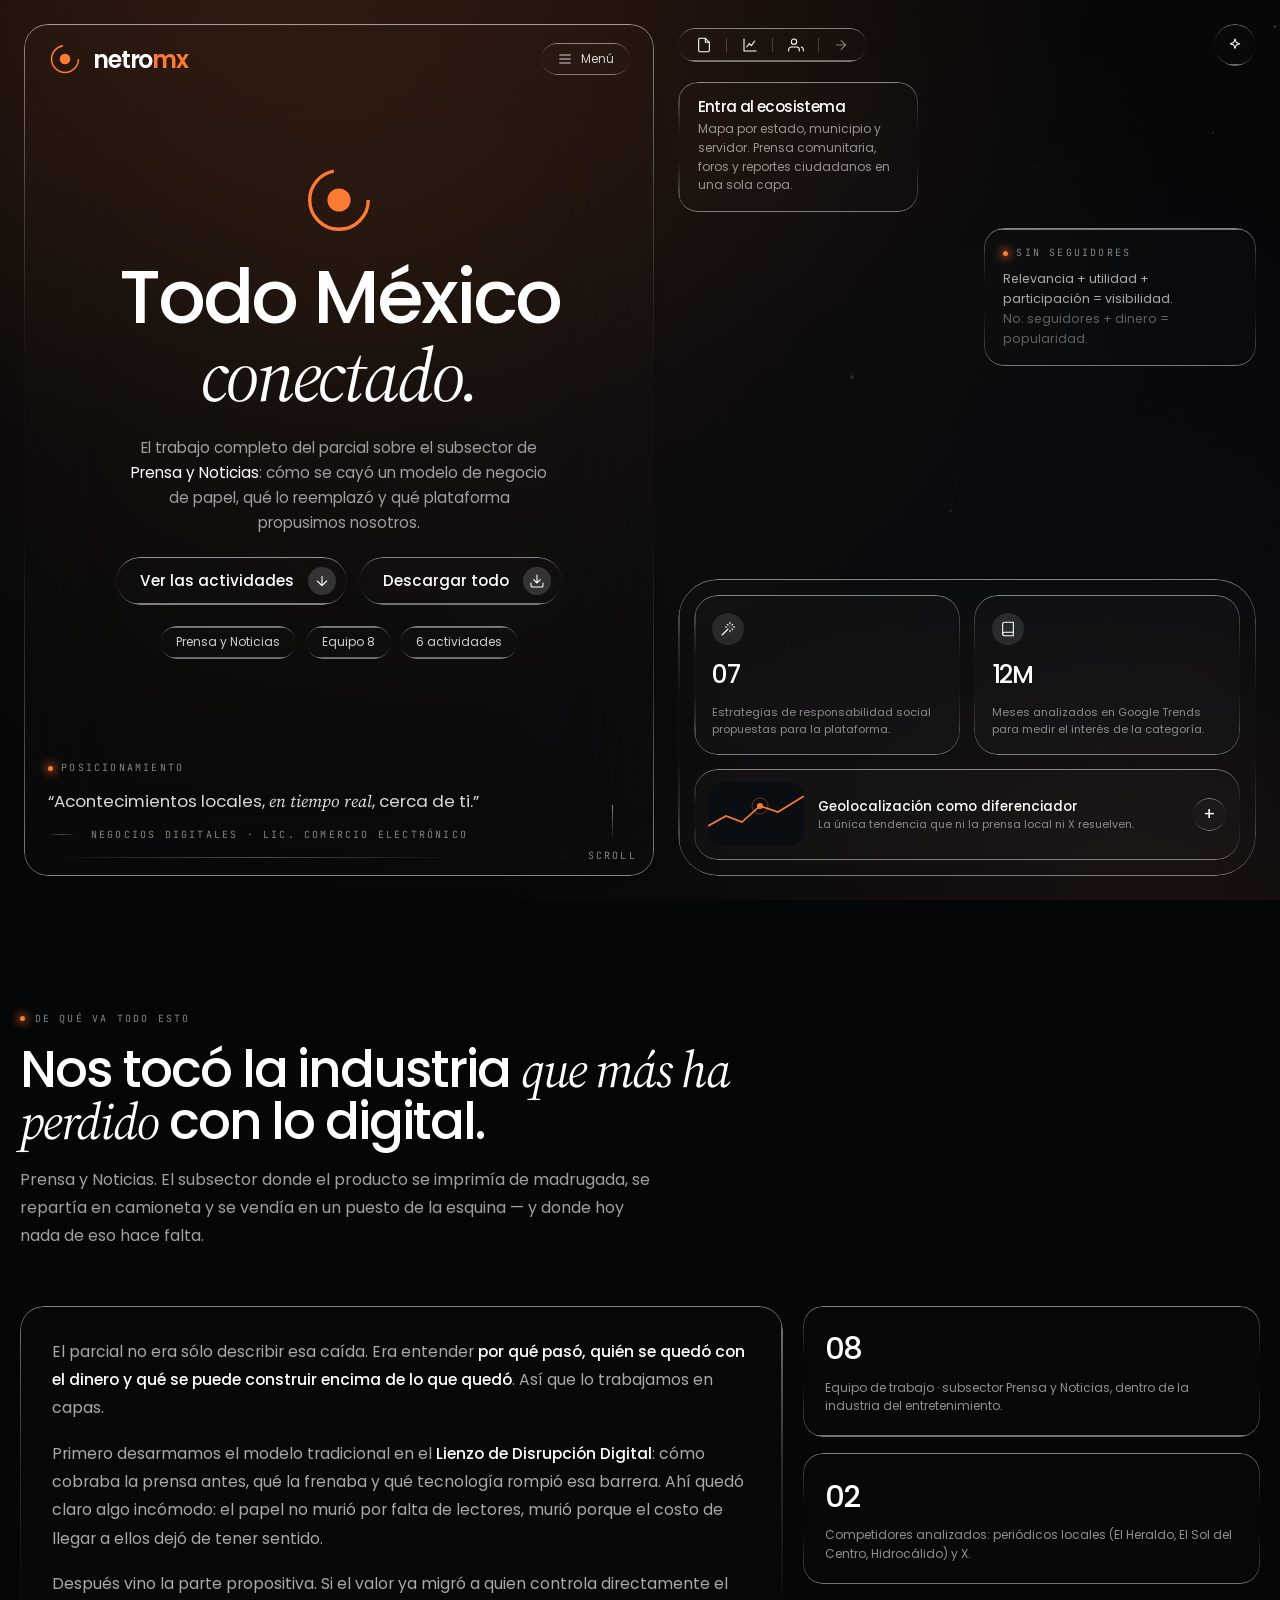
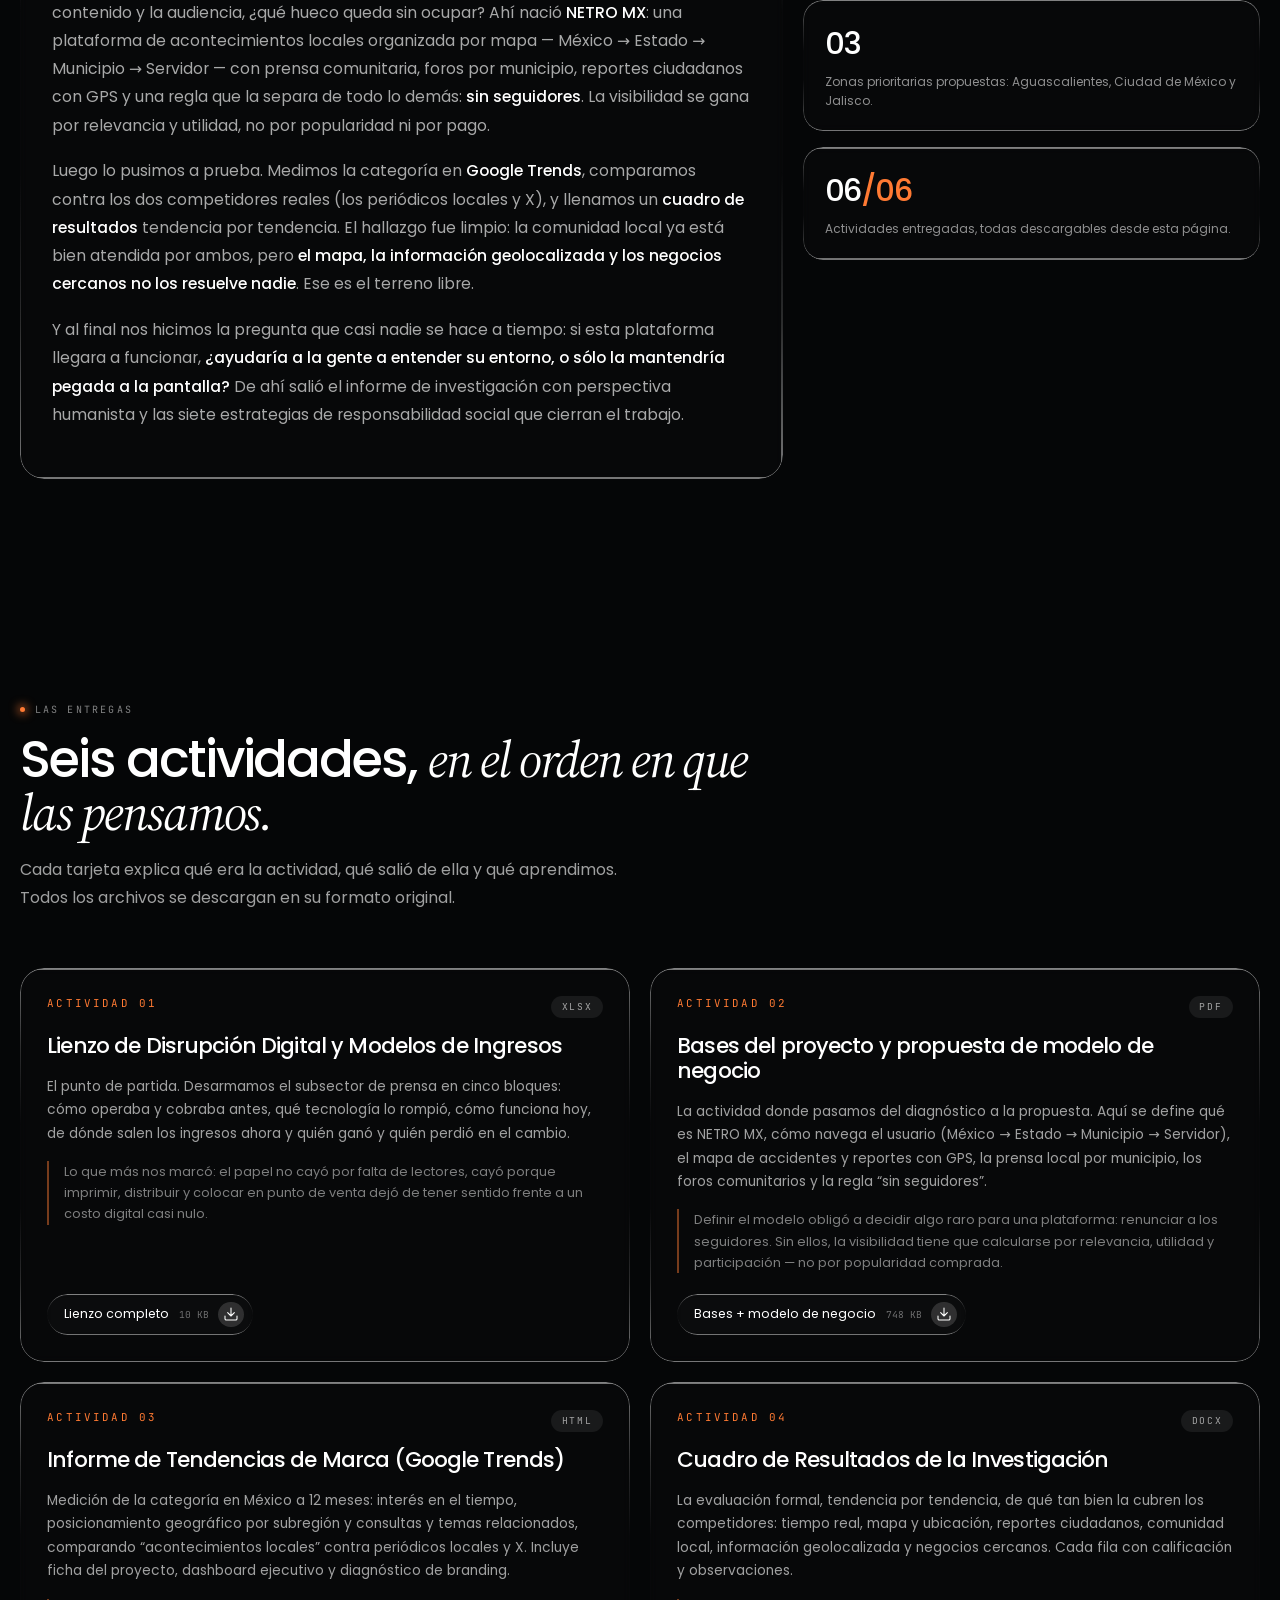
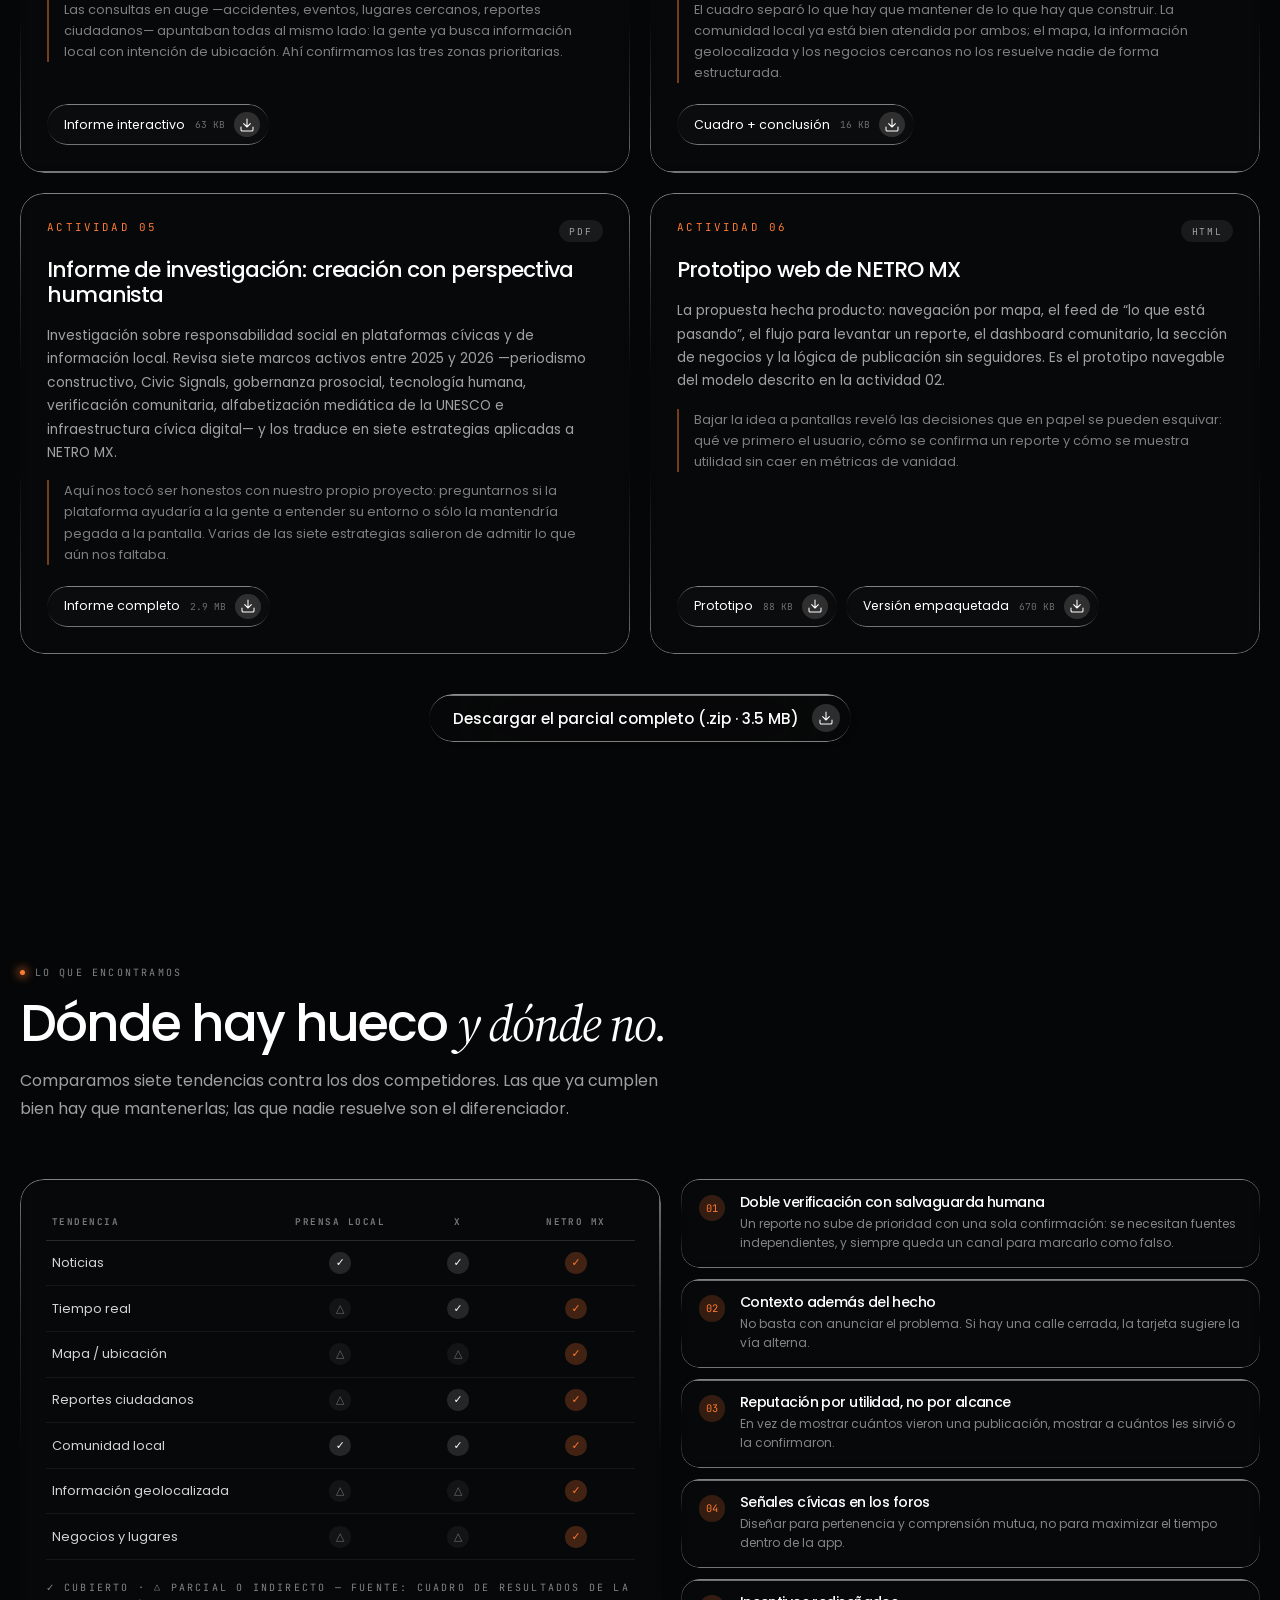
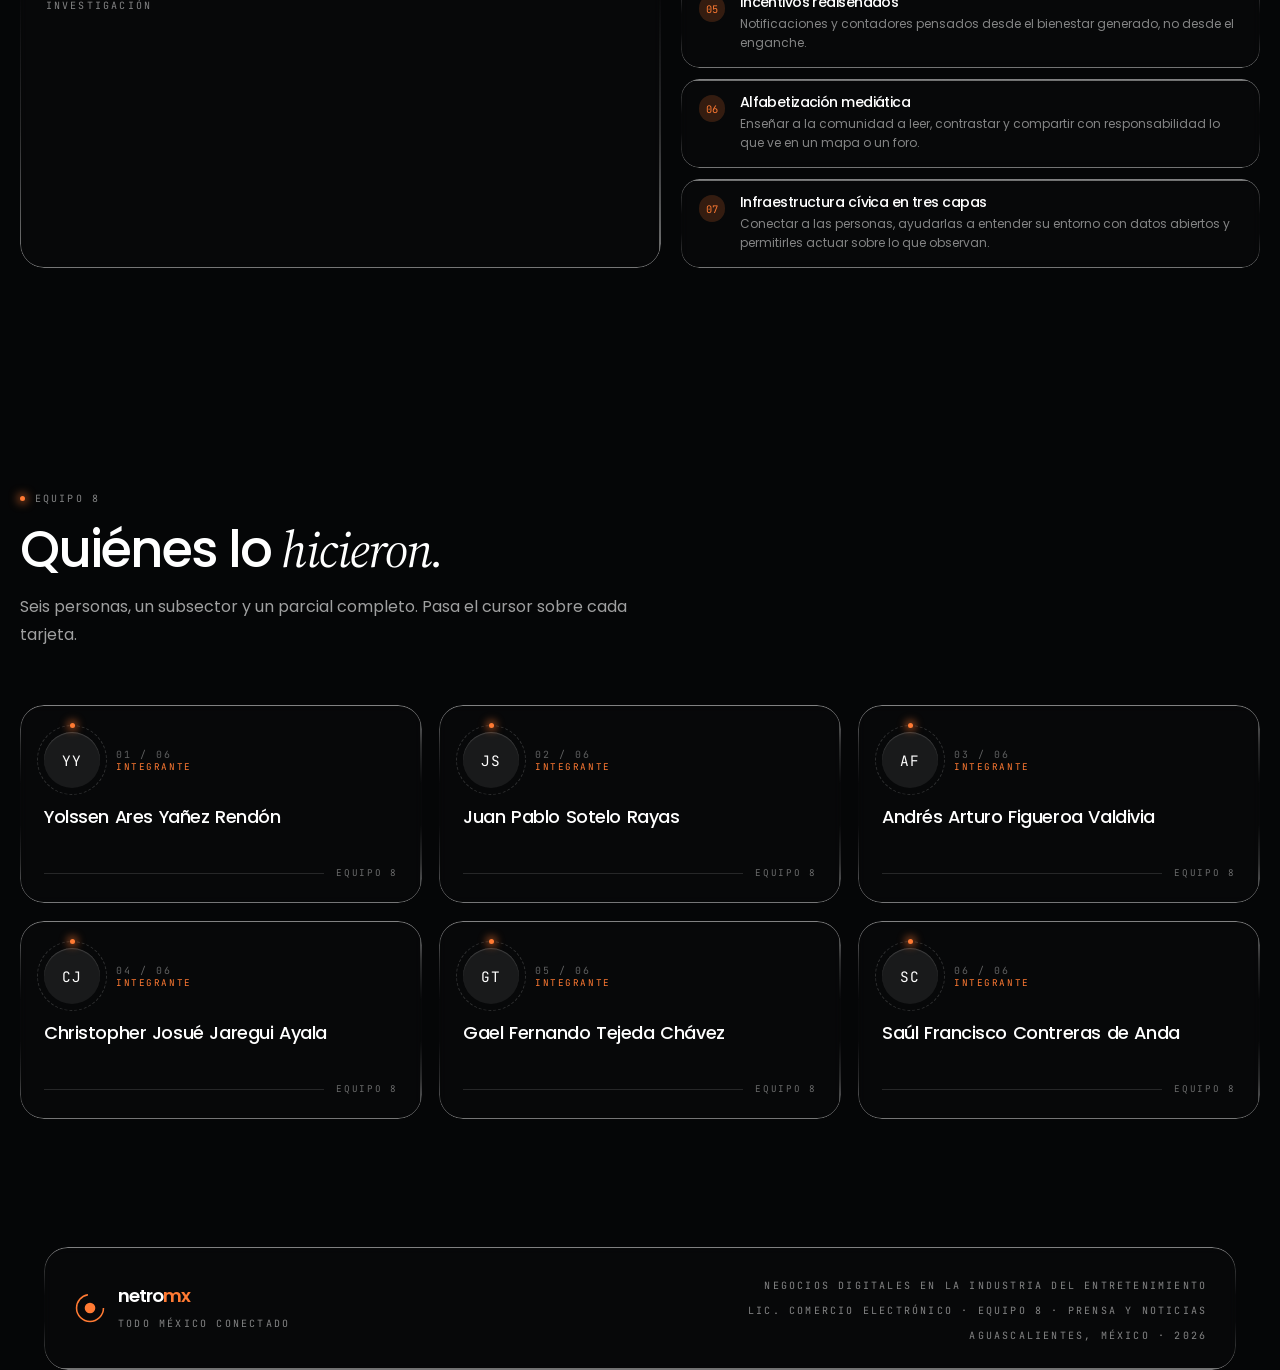
==== index.html @ f5901dbb "Add files via upload" ====
<!DOCTYPE html>
<html lang="es">
<head>
<meta charset="UTF-8">
<meta name="viewport" content="width=device-width, initial-scale=1">
<title>NETRO MX — Portafolio del Parcial</title>
<meta name="description" content="Equipo 8 · Prensa y Noticias. Todas las actividades del parcial de Negocios Digitales en la Industria del Entretenimiento, explicadas y descargables.">
<meta name="theme-color" content="#050607">
<meta property="og:title" content="NETRO MX — Portafolio del Parcial · Equipo 8">
<meta property="og:description" content="Investigación, lienzo de disrupción, tendencias de marca y prototipo. Todo en un solo lugar.">
<link rel="icon" href="data:image/svg+xml,%3Csvg xmlns='http://www.w3.org/2000/svg' viewBox='0 0 32 32'%3E%3Ccircle cx='16' cy='16' r='13' fill='none' stroke='%23ff7a33' stroke-width='2.5'/%3E%3Ccircle cx='16' cy='16' r='5' fill='%23ff7a33'/%3E%3C/svg%3E">
<link rel="preconnect" href="https://fonts.googleapis.com">
<link rel="preconnect" href="https://fonts.gstatic.com" crossorigin>
<link href="https://fonts.googleapis.com/css2?family=Poppins:ital,wght@0,300;0,400;0,500;0,600;1,400&family=Source+Serif+4:ital,opsz,wght@1,8..60,300;1,8..60,400&family=JetBrains+Mono:wght@300;400;500&display=swap" rel="stylesheet">
<link rel="stylesheet" href="styles.css">
</head>
<body>

<!-- ================= FONDO ================= -->
<div id="bg">
  <canvas id="bg-canvas"></canvas>
  <video id="bg-video" autoplay loop muted playsinline preload="auto"
    src="https://jovxgdctpqexoiwfspue.supabase.co/storage/v1/object/sign/asset-media/2d253bdb-281c-4afb-9d7c-ba8cbdd85eb2/a0d12aee7e16-hf_20260315_073750_51473149-4350-4920-ae24-c8214286f323.mp4?token=eyJraWQiOiJzdG9yYWdlLXVybC1zaWduaW5nLWtleV9iMjk0Y2Y1ZS01ODRhLTQ5ODItOGY3MS04NGQzZDAwMzJiNzgiLCJhbGciOiJIUzI1NiJ9.[base64].oiljPqGchVhwOkBt8vJzHF4VCEGx2Ix7BAWWDAK_kb4"></video>
</div>
<div id="grain"></div>

<!-- logo reutilizable -->
<svg style="display:none">
  <symbol id="netro-logo" viewBox="0 0 48 48">
    <circle class="ring" cx="24" cy="24" r="19" fill="none" stroke="#ff7a33" stroke-width="2.2" stroke-dasharray="86 34"/>
    <circle cx="24" cy="24" r="7.5" fill="#ff7a33"/>
  </symbol>
</svg>

<div class="shell">

<!-- ================= HERO ================= -->
<header class="hero" id="inicio">
  <div class="hero-left">
    <div class="panel-glass glass-strong"></div>
    <div class="hero-inner">

      <nav class="nav">
        <div class="brandmark">
          <svg class="logo"><use href="#netro-logo"/></svg>
          <span class="brandname">netro<b>mx</b></span>
        </div>
        <a href="#actividades" class="pill glass r-full hoverable">
          <svg class="ico" viewBox="0 0 24 24"><path d="M4 6h16M4 12h16M4 18h16"/></svg>
          <span>Menú</span>
        </a>
      </nav>

      <div class="hero-center">
        <svg class="logo-xl"><use href="#netro-logo"/></svg>

        <h1 class="hero-h1">Todo México<br><em>conectado.</em></h1>

        <p class="hero-sub">El trabajo completo del parcial sobre el subsector de <strong style="color:#fff;font-weight:400">Prensa y Noticias</strong>: cómo se cayó un modelo de negocio de papel, qué lo reemplazó y qué plataforma propusimos nosotros.</p>

        <div class="cta-row">
          <a href="#actividades" class="cta glass-strong r-full hoverable">
            Ver las actividades
            <span class="circle"><svg class="ico" viewBox="0 0 24 24"><path d="M12 5v14M19 12l-7 7-7-7"/></svg></span>
          </a>
          <a href="archivos/netro-mx-parcial-equipo8-completo.zip" download class="cta glass r-full hoverable">
            Descargar todo
            <span class="circle"><svg class="ico" viewBox="0 0 24 24"><path d="M21 15v4a2 2 0 0 1-2 2H5a2 2 0 0 1-2-2v-4M7 10l5 5 5-5M12 15V3"/></svg></span>
          </a>
        </div>

        <div class="pills">
          <span class="pill glass r-full">Prensa y Noticias</span>
          <span class="pill glass r-full">Equipo 8</span>
          <span class="pill glass r-full">6 actividades</span>
        </div>
      </div>

      <div class="hero-quote">
        <span class="label"><span class="dot"></span> Posicionamiento</span>
        <p class="q">“Acontecimientos locales, <em class="serif">en tiempo real</em>, cerca de ti.”</p>
        <div class="byline">
          <span class="line"></span>
          <span class="label">Negocios Digitales · Lic. Comercio Electrónico</span>
          <span class="line"></span>
        </div>
      </div>

    </div>
    <div class="cue"><span class="bar"></span><span class="label">Scroll</span></div>
  </div>

  <!-- panel derecho (escritorio) -->
  <aside class="hero-right">
    <div class="rtop">
      <div class="socials glass r-full">
        <a href="#actividades" aria-label="Actividades"><svg class="ico" viewBox="0 0 24 24"><path d="M14 2H6a2 2 0 0 0-2 2v16a2 2 0 0 0 2 2h12a2 2 0 0 0 2-2V8z"/><path d="M14 2v6h6"/></svg></a>
        <span class="sep"></span>
        <a href="#resultados" aria-label="Resultados"><svg class="ico" viewBox="0 0 24 24"><path d="M3 3v18h18"/><path d="M7 15l4-5 3 3 5-7"/></svg></a>
        <span class="sep"></span>
        <a href="#equipo" aria-label="Equipo"><svg class="ico" viewBox="0 0 24 24"><path d="M17 21v-2a4 4 0 0 0-4-4H5a4 4 0 0 0-4 4v2"/><circle cx="9" cy="7" r="4"/><path d="M23 21v-2a4 4 0 0 0-3-3.87"/></svg></a>
        <span class="sep"></span>
        <svg class="ico" style="opacity:.45" viewBox="0 0 24 24"><path d="M5 12h14M12 5l7 7-7 7"/></svg>
      </div>
      <a href="#equipo" class="iconbtn glass r-full hoverable" aria-label="Integrantes">
        <svg class="ico" viewBox="0 0 24 24"><path d="M12 3l1.9 5.1L19 10l-5.1 1.9L12 17l-1.9-5.1L5 10l5.1-1.9z"/></svg>
      </a>
    </div>

    <div class="rcard glass r-2xl">
      <h4>Entra al ecosistema</h4>
      <p>Mapa por estado, municipio y servidor. Prensa comunitaria, foros y reportes ciudadanos en una sola capa.</p>
    </div>

    <div class="rcard glass r-2xl" style="width:17rem;margin-left:auto">
      <span class="label" style="display:block;margin-bottom:.6rem"><span class="dot"></span> Sin seguidores</span>
      <p style="font-size:.78rem;line-height:1.6;color:rgba(255,255,255,.65)">Relevancia&nbsp;+ utilidad&nbsp;+ participación&nbsp;= visibilidad.<br><span style="color:rgba(255,255,255,.35)">No: seguidores + dinero = popularidad.</span></p>
    </div>

    <div class="rfeature glass r-huge">
      <div class="rgrid">
        <div class="rmini glass r-3xl">
          <span class="icobox"><svg class="ico" viewBox="0 0 24 24"><path d="M15 4V2M15 16v-2M8 9h2M20 9h2M17.8 11.8L19 13M15 9h0M17.8 6.2L19 5M3 21l9-9M12.2 6.2L11 5"/></svg></span>
          <span class="n">07</span>
          <p>Estrategias de responsabilidad social propuestas para la plataforma.</p>
        </div>
        <div class="rmini glass r-3xl">
          <span class="icobox"><svg class="ico" viewBox="0 0 24 24"><path d="M4 19.5A2.5 2.5 0 0 1 6.5 17H20"/><path d="M6.5 2H20v20H6.5A2.5 2.5 0 0 1 4 19.5v-15A2.5 2.5 0 0 1 6.5 2z"/></svg></span>
          <span class="n">12M</span>
          <p>Meses analizados en Google Trends para medir el interés de la categoría.</p>
        </div>
      </div>
      <div class="rwide glass r-3xl">
        <div class="rthumb">
          <svg viewBox="0 0 96 64" style="width:100%;height:100%">
            <rect width="96" height="64" fill="#0a0d12"/>
            <path d="M0 44 L18 34 L34 40 L52 24 L70 30 L96 14" fill="none" stroke="#ff7a33" stroke-width="1.6"/>
            <circle cx="52" cy="24" r="3" fill="#ff7a33"/>
            <circle cx="52" cy="24" r="8" fill="none" stroke="#ff7a33" stroke-width=".8" opacity=".45"/>
          </svg>
        </div>
        <div>
          <h5>Geolocalización como diferenciador</h5>
          <p>La única tendencia que ni la prensa local ni X resuelven.</p>
        </div>
        <a href="#resultados" class="plusbtn glass r-full hoverable">+</a>
      </div>
    </div>
  </aside>
</header>

<!-- ================= CONTEXTO ================= -->
<section class="block wrap" id="contexto">
  <div class="sechead reveal">
    <span class="label"><span class="dot"></span> De qué va todo esto</span>
    <h2>Nos tocó la industria <em>que más ha perdido</em> con lo digital.</h2>
    <p>Prensa y Noticias. El subsector donde el producto se imprimía de madrugada, se repartía en camioneta y se vendía en un puesto de la esquina — y donde hoy nada de eso hace falta.</p>
  </div>

  <div class="ctx">
    <div class="prose glass r-3xl reveal" style="padding:2rem">
      <p>El parcial no era sólo describir esa caída. Era entender <strong>por qué pasó, quién se quedó con el dinero y qué se puede construir encima de lo que quedó</strong>. Así que lo trabajamos en capas.</p>
      <p>Primero desarmamos el modelo tradicional en el <strong>Lienzo de Disrupción Digital</strong>: cómo cobraba la prensa antes, qué la frenaba y qué tecnología rompió esa barrera. Ahí quedó claro algo incómodo: el papel no murió por falta de lectores, murió porque el costo de llegar a ellos dejó de tener sentido.</p>
      <p>Después vino la parte propositiva. Si el valor ya migró a quien controla directamente el contenido y la audiencia, ¿qué hueco queda sin ocupar? Ahí nació <strong>NETRO MX</strong>: una plataforma de acontecimientos locales organizada por mapa — México → Estado → Municipio → Servidor — con prensa comunitaria, foros por municipio, reportes ciudadanos con GPS y una regla que la separa de todo lo demás: <strong>sin seguidores</strong>. La visibilidad se gana por relevancia y utilidad, no por popularidad ni por pago.</p>
      <p>Luego lo pusimos a prueba. Medimos la categoría en <strong>Google Trends</strong>, comparamos contra los dos competidores reales (los periódicos locales y X), y llenamos un <strong>cuadro de resultados</strong> tendencia por tendencia. El hallazgo fue limpio: la comunidad local ya está bien atendida por ambos, pero <strong>el mapa, la información geolocalizada y los negocios cercanos no los resuelve nadie</strong>. Ese es el terreno libre.</p>
      <p>Y al final nos hicimos la pregunta que casi nadie se hace a tiempo: si esta plataforma llegara a funcionar, <strong>¿ayudaría a la gente a entender su entorno, o sólo la mantendría pegada a la pantalla?</strong> De ahí salió el informe de investigación con perspectiva humanista y las siete estrategias de responsabilidad social que cierran el trabajo.</p>
    </div>

    <div class="ctx-side">
      <div class="fact glass r-2xl reveal"><span class="k">08</span><span class="v">Equipo de trabajo · subsector Prensa y Noticias, dentro de la industria del entretenimiento.</span></div>
      <div class="fact glass r-2xl reveal"><span class="k">02</span><span class="v">Competidores analizados: periódicos locales (El Heraldo, El Sol del Centro, Hidrocálido) y X.</span></div>
      <div class="fact glass r-2xl reveal"><span class="k">03</span><span class="v">Zonas prioritarias propuestas: Aguascalientes, Ciudad de México y Jalisco.</span></div>
      <div class="fact glass r-2xl reveal"><span class="k">06<span>/06</span></span><span class="v">Actividades entregadas, todas descargables desde esta página.</span></div>
    </div>
  </div>
</section>

<!-- ================= ACTIVIDADES ================= -->
<section class="block wrap" id="actividades">
  <div class="sechead reveal">
    <span class="label"><span class="dot"></span> Las entregas</span>
    <h2>Seis actividades, <em>en el orden en que las pensamos.</em></h2>
    <p>Cada tarjeta explica qué era la actividad, qué salió de ella y qué aprendimos. Todos los archivos se descargan en su formato original.</p>
  </div>

  <div class="acts" id="acts-grid"></div>

  <div class="downloadall reveal">
    <a href="archivos/netro-mx-parcial-equipo8-completo.zip" download class="cta glass-strong r-full hoverable">
      Descargar el parcial completo (.zip · 3.5&nbsp;MB)
      <span class="circle"><svg class="ico" viewBox="0 0 24 24"><path d="M21 15v4a2 2 0 0 1-2 2H5a2 2 0 0 1-2-2v-4M7 10l5 5 5-5M12 15V3"/></svg></span>
    </a>
  </div>
</section>

<!-- ================= RESULTADOS ================= -->
<section class="block wrap" id="resultados">
  <div class="sechead reveal">
    <span class="label"><span class="dot"></span> Lo que encontramos</span>
    <h2>Dónde hay hueco <em>y dónde no.</em></h2>
    <p>Comparamos siete tendencias contra los dos competidores. Las que ya cumplen bien hay que mantenerlas; las que nadie resuelve son el diferenciador.</p>
  </div>

  <div class="res">
    <div class="tablecard glass r-3xl reveal">
      <table>
        <thead><tr><th>Tendencia</th><th style="text-align:center">Prensa local</th><th style="text-align:center">X</th><th style="text-align:center">NETRO MX</th></tr></thead>
        <tbody>
          <tr><td>Noticias</td><td align="center"><span class="mark m-yes">✓</span></td><td align="center"><span class="mark m-yes">✓</span></td><td align="center"><span class="mark m-net">✓</span></td></tr>
          <tr><td>Tiempo real</td><td align="center"><span class="mark m-mid">△</span></td><td align="center"><span class="mark m-yes">✓</span></td><td align="center"><span class="mark m-net">✓</span></td></tr>
          <tr><td>Mapa / ubicación</td><td align="center"><span class="mark m-mid">△</span></td><td align="center"><span class="mark m-mid">△</span></td><td align="center"><span class="mark m-net">✓</span></td></tr>
          <tr><td>Reportes ciudadanos</td><td align="center"><span class="mark m-mid">△</span></td><td align="center"><span class="mark m-yes">✓</span></td><td align="center"><span class="mark m-net">✓</span></td></tr>
          <tr><td>Comunidad local</td><td align="center"><span class="mark m-yes">✓</span></td><td align="center"><span class="mark m-yes">✓</span></td><td align="center"><span class="mark m-net">✓</span></td></tr>
          <tr><td>Información geolocalizada</td><td align="center"><span class="mark m-mid">△</span></td><td align="center"><span class="mark m-mid">△</span></td><td align="center"><span class="mark m-net">✓</span></td></tr>
          <tr><td>Negocios y lugares</td><td align="center"><span class="mark m-mid">△</span></td><td align="center"><span class="mark m-mid">△</span></td><td align="center"><span class="mark m-net">✓</span></td></tr>
        </tbody>
      </table>
      <p class="label" style="margin-top:1.2rem;line-height:1.8">✓ cubierto · △ parcial o indirecto — fuente: cuadro de resultados de la investigación</p>
    </div>

    <div class="strats">
      <div class="strat glass r-2xl reveal"><span class="i">01</span><div><h4>Doble verificación con salvaguarda humana</h4><p>Un reporte no sube de prioridad con una sola confirmación: se necesitan fuentes independientes, y siempre queda un canal para marcarlo como falso.</p></div></div>
      <div class="strat glass r-2xl reveal"><span class="i">02</span><div><h4>Contexto además del hecho</h4><p>No basta con anunciar el problema. Si hay una calle cerrada, la tarjeta sugiere la vía alterna.</p></div></div>
      <div class="strat glass r-2xl reveal"><span class="i">03</span><div><h4>Reputación por utilidad, no por alcance</h4><p>En vez de mostrar cuántos vieron una publicación, mostrar a cuántos les sirvió o la confirmaron.</p></div></div>
      <div class="strat glass r-2xl reveal"><span class="i">04</span><div><h4>Señales cívicas en los foros</h4><p>Diseñar para pertenencia y comprensión mutua, no para maximizar el tiempo dentro de la app.</p></div></div>
      <div class="strat glass r-2xl reveal"><span class="i">05</span><div><h4>Incentivos rediseñados</h4><p>Notificaciones y contadores pensados desde el bienestar generado, no desde el enganche.</p></div></div>
      <div class="strat glass r-2xl reveal"><span class="i">06</span><div><h4>Alfabetización mediática</h4><p>Enseñar a la comunidad a leer, contrastar y compartir con responsabilidad lo que ve en un mapa o un foro.</p></div></div>
      <div class="strat glass r-2xl reveal"><span class="i">07</span><div><h4>Infraestructura cívica en tres capas</h4><p>Conectar a las personas, ayudarlas a entender su entorno con datos abiertos y permitirles actuar sobre lo que observan.</p></div></div>
    </div>
  </div>
</section>

<!-- ================= INTEGRANTES ================= -->
<section class="block wrap" id="equipo">
  <div class="sechead reveal">
    <span class="label"><span class="dot"></span> Equipo 8</span>
    <h2>Quiénes lo <em>hicieron.</em></h2>
    <p>Seis personas, un subsector y un parcial completo. Pasa el cursor sobre cada tarjeta.</p>
  </div>
  <div class="team" id="team-grid"></div>
</section>

<!-- ================= FOOTER ================= -->
<footer class="wrap">
  <div class="fbar glass r-3xl reveal">
    <div class="brandmark">
      <svg class="logo"><use href="#netro-logo"/></svg>
      <div>
        <div class="brandname" style="font-size:1.15rem">netro<b>mx</b></div>
        <span class="label">Todo México conectado</span>
      </div>
    </div>
    <div style="text-align:right">
      <span class="label">Negocios Digitales en la Industria del Entretenimiento<br>Lic. Comercio Electrónico · Equipo 8 · Prensa y Noticias<br>Aguascalientes, México · 2026</span>
    </div>
  </div>
</footer>

</div><!-- /shell -->

<script src="app.js"></script>
</body>
</html>
---- styles.css ----
/* ============================================================
   NETRO MX — Portafolio del Parcial · Equipo 8
   Liquid glass morphism sobre fondo en movimiento
   ============================================================ */

:root{
  --radius: 1rem;
  --ink: 0 0% 3%;
  --orange: 18 100% 58%;
  --orange-hex: #ff7a33;
  --ease: cubic-bezier(.22,1,.36,1);
  --ease-out: cubic-bezier(.16,1,.3,1);
}

*,*::before,*::after{ margin:0; padding:0; box-sizing:border-box; }

html{ scroll-behavior:smooth; -webkit-text-size-adjust:100%; }

body{
  font-family:'Poppins',system-ui,-apple-system,sans-serif;
  background:#050607;
  color:#fff;
  overflow-x:hidden;
  min-height:100vh;
  -webkit-font-smoothing:antialiased;
  text-rendering:optimizeLegibility;
}

h1,h2,h3,h4{ font-weight:500; letter-spacing:-.04em; line-height:1.03; }
h1 em,h1 i,h2 em,h2 i,h3 em,h3 i,.serif{
  font-family:'Source Serif 4',Georgia,serif; font-style:italic; font-weight:400;
}
.mono{ font-family:'JetBrains Mono',ui-monospace,monospace; }

::selection{ background:rgba(255,122,51,.3); color:#fff; }

/* ---------- Fondo global ---------- */
#bg{ position:fixed; inset:0; z-index:0; overflow:hidden; background:#050607; }
#bg-canvas{ position:absolute; inset:0; width:100%; height:100%; }
#bg-video{
  position:absolute; inset:0; width:100%; height:100%;
  object-fit:cover; opacity:0; transition:opacity 1.6s ease;
}
#bg-video.ready{ opacity:.55; }
#bg::after{
  content:''; position:absolute; inset:0;
  background:
    radial-gradient(120% 90% at 20% 0%, rgba(255,122,51,.10), transparent 55%),
    radial-gradient(90% 70% at 90% 100%, rgba(255,122,51,.07), transparent 55%),
    linear-gradient(180deg, rgba(5,6,7,.35) 0%, rgba(5,6,7,.55) 45%, rgba(5,6,7,.8) 100%);
  pointer-events:none;
}
#grain{
  position:fixed; inset:0; z-index:1; pointer-events:none; opacity:.05;
  background-image:url("data:image/svg+xml,%3Csvg xmlns='http://www.w3.org/2000/svg' width='160' height='160'%3E%3Cfilter id='n'%3E%3CfeTurbulence type='fractalNoise' baseFrequency='.85' numOctaves='3'/%3E%3C/filter%3E%3Crect width='160' height='160' filter='url(%23n)'/%3E%3C/svg%3E");
  mix-blend-mode:overlay;
}
.shell{ position:relative; z-index:10; }

/* ---------- Liquid glass ---------- */
.glass,.glass-strong{ position:relative; overflow:hidden; border:none; }

.glass{
  background:rgba(255,255,255,.01);
  background-blend-mode:luminosity;
  -webkit-backdrop-filter:blur(4px); backdrop-filter:blur(4px);
  box-shadow:inset 0 1px 1px rgba(255,255,255,.1);
}
.glass-strong{
  background:rgba(255,255,255,.012);
  background-blend-mode:luminosity;
  -webkit-backdrop-filter:blur(50px); backdrop-filter:blur(50px);
  box-shadow:4px 4px 4px rgba(0,0,0,.05), inset 0 1px 1px rgba(255,255,255,.15);
}
.glass::before,.glass-strong::before{
  content:''; position:absolute; inset:0; border-radius:inherit; padding:1.4px;
  pointer-events:none;
  -webkit-mask:linear-gradient(#000 0 0) content-box, linear-gradient(#000 0 0);
  mask:linear-gradient(#000 0 0) content-box, linear-gradient(#000 0 0);
  -webkit-mask-composite:xor; mask-composite:exclude;
}
.glass::before{
  background:linear-gradient(180deg, rgba(255,255,255,.45) 0%, rgba(255,255,255,.15) 20%, transparent 40%, transparent 60%, rgba(255,255,255,.15) 80%, rgba(255,255,255,.45) 100%);
}
.glass-strong::before{
  background:linear-gradient(180deg, rgba(255,255,255,.5) 0%, rgba(255,255,255,.2) 20%, transparent 40%, transparent 60%, rgba(255,255,255,.2) 80%, rgba(255,255,255,.5) 100%);
}

.r-full{ border-radius:999px; } .r-3xl{ border-radius:1.5rem; } .r-2xl{ border-radius:1rem; }
.r-huge{ border-radius:2.5rem; }

/* ---------- Utilidades ---------- */
.label{
  font-family:'JetBrains Mono',monospace; font-size:.625rem; letter-spacing:.22em;
  text-transform:uppercase; color:rgba(255,255,255,.5);
}
.label-o{ color:var(--orange-hex); }
.dot{ width:5px; height:5px; border-radius:50%; background:var(--orange-hex); display:inline-block;
  box-shadow:0 0 10px 2px rgba(255,122,51,.7); animation:pulse 2.4s var(--ease) infinite; }
@keyframes pulse{ 0%,100%{opacity:1; transform:scale(1)} 50%{opacity:.35; transform:scale(.7)} }

.t80{color:rgba(255,255,255,.8)} .t60{color:rgba(255,255,255,.6)} .t50{color:rgba(255,255,255,.5)}
.wrap{ width:100%; max-width:1240px; margin:0 auto; padding:0 24px; }
.pill{
  display:inline-flex; align-items:center; gap:.5rem; padding:.45rem 1rem;
  font-size:.75rem; color:rgba(255,255,255,.8); border-radius:999px; white-space:nowrap;
}
.icobox{ width:2rem; height:2rem; border-radius:50%; background:rgba(255,255,255,.1);
  display:flex; align-items:center; justify-content:center; flex:0 0 auto; }
svg.ico{ width:16px; height:16px; stroke:currentColor; fill:none; stroke-width:1.6;
  stroke-linecap:round; stroke-linejoin:round; }

a{ color:inherit; text-decoration:none; }
button{ font:inherit; color:inherit; background:none; border:none; cursor:pointer; }
.hoverable{ transition:transform .35s var(--ease); }
.hoverable:hover{ transform:scale(1.05); }
.hoverable:active{ transform:scale(.95); }

/* ============================================================
   HERO — split de dos paneles
   ============================================================ */
.hero{ display:flex; min-height:100vh; min-height:100svh; }
.hero-left{ position:relative; width:100%; display:flex; flex-direction:column; }
.hero-right{ display:none; }

.panel-glass{ position:absolute; inset:1rem; border-radius:1.5rem; z-index:0; }

.hero-inner{ position:relative; z-index:1; display:flex; flex-direction:column; flex:1;
  padding:1.8rem 1.4rem 2.6rem; }

.nav{ display:flex; align-items:center; justify-content:space-between; }
.brandmark{ display:flex; align-items:center; gap:.7rem; }
.logo{ width:34px; height:34px; flex:0 0 auto; }
.logo .ring{ transform-origin:50% 50%; animation:spin 14s linear infinite; }
@keyframes spin{ to{ transform:rotate(360deg) } }
.brandname{ font-size:1.5rem; font-weight:600; letter-spacing:-.05em; }
.brandname b{ color:var(--orange-hex); font-weight:600; }

.hero-center{ flex:1; display:flex; flex-direction:column; align-items:center;
  justify-content:center; text-align:center; gap:1.35rem; padding:2rem 0; }
.logo-xl{ width:74px; height:74px; }
.hero-h1{ font-size:clamp(2.6rem,7.2vw,4.7rem); max-width:16ch; }
.hero-sub{ max-width:48ch; font-size:.95rem; line-height:1.65; color:rgba(255,255,255,.6); }

.cta{ display:inline-flex; align-items:center; gap:.85rem; padding:.62rem .7rem .62rem 1.5rem;
  border-radius:999px; font-size:.95rem; font-weight:500; }
.cta .circle{ width:1.75rem; height:1.75rem; border-radius:50%; background:rgba(255,255,255,.15);
  display:flex; align-items:center; justify-content:center; }
.cta-row{ display:flex; gap:.75rem; flex-wrap:wrap; justify-content:center; }
.pills{ display:flex; gap:.6rem; flex-wrap:wrap; justify-content:center; }

.hero-quote{ display:flex; flex-direction:column; gap:.9rem; align-items:center;
  text-align:center; padding-top:1rem; }
.hero-quote .q{ font-size:1.05rem; color:rgba(255,255,255,.85); }
.byline{ display:flex; align-items:center; gap:1rem; width:100%; max-width:420px; }
.byline{ flex-wrap:wrap; justify-content:center; }
.byline .line{ flex:1; min-width:24px; height:1px; background:linear-gradient(90deg,transparent,rgba(255,255,255,.28),transparent); }


@media (min-width:1024px){
  .hero-left{ width:53%; }
  .hero-right{ display:flex; width:47%; flex-direction:column; padding:1.5rem 1.5rem 1.5rem 0; gap:1rem; }
  .panel-glass{ inset:1.5rem; }
  .hero-inner{ padding:2.6rem 3rem; }
  .hero-quote{ align-items:flex-start; text-align:left; }
}

/* Panel derecho */
.rtop{ display:flex; align-items:center; justify-content:space-between; gap:.75rem; }
.socials{ display:flex; align-items:center; gap:.9rem; padding:.55rem 1.1rem; border-radius:999px; }
.socials a{ color:#fff; transition:color .3s, transform .3s var(--ease); display:flex; }
.socials a:hover{ color:rgba(255,255,255,.75); transform:translateY(-2px); }
.sep{ width:1px; height:14px; background:rgba(255,255,255,.2); }
.iconbtn{ width:2.6rem; height:2.6rem; border-radius:999px; display:flex;
  align-items:center; justify-content:center; }

.rcard{ width:15rem; padding:1.1rem 1.2rem; border-radius:1.25rem; }
.rcard h4{ font-size:.95rem; margin-bottom:.35rem; }
.rcard p{ font-size:.75rem; line-height:1.55; color:rgba(255,255,255,.55); }

.rfeature{ margin-top:auto; padding:1rem; border-radius:2.5rem; display:flex;
  flex-direction:column; gap:.85rem; }
.rgrid{ display:grid; grid-template-columns:1fr 1fr; gap:.85rem; }
.rmini{ padding:1.1rem; border-radius:1.5rem; display:flex; flex-direction:column; gap:.7rem; }
.rmini .n{ font-size:1.55rem; font-weight:500; letter-spacing:-.05em; }
.rmini p{ font-size:.7rem; line-height:1.5; color:rgba(255,255,255,.5); }
.rwide{ display:flex; align-items:center; gap:.9rem; padding:.85rem; border-radius:1.5rem; }
.rthumb{ width:96px; height:64px; border-radius:1rem; flex:0 0 auto; overflow:hidden;
  position:relative; background:#0a0c10; }
.rwide h5{ font-size:.85rem; font-weight:500; }
.rwide p{ font-size:.68rem; color:rgba(255,255,255,.5); line-height:1.45; }
.plusbtn{ width:2.1rem; height:2.1rem; border-radius:999px; margin-left:auto; flex:0 0 auto;
  display:flex; align-items:center; justify-content:center; font-size:1.1rem; }

/* ---------- scroll cue ---------- */
.cue{ position:absolute; bottom:2.4rem; right:2.6rem; z-index:2;
  display:flex; flex-direction:column; align-items:center; gap:.5rem; }
.cue .bar{ width:1px; height:36px; background:linear-gradient(180deg,rgba(255,255,255,.5),transparent);
  animation:cueMove 2.2s var(--ease) infinite; }
@keyframes cueMove{ 0%{opacity:0;transform:scaleY(.2);transform-origin:top} 40%{opacity:1}
  100%{opacity:0;transform:scaleY(1);transform-origin:bottom} }

/* ============================================================
   SECCIONES
   ============================================================ */
section.block{ padding:7rem 0; position:relative; }
.sechead{ max-width:760px; margin-bottom:3.5rem; }
.sechead .label{ display:flex; align-items:center; gap:.6rem; margin-bottom:1.1rem; }
.sechead h2{ font-size:clamp(2rem,4.6vw,3.2rem); margin-bottom:1.1rem; }
.sechead p{ font-size:1rem; line-height:1.75; color:rgba(255,255,255,.62); max-width:64ch; }

.prose p{ font-size:.98rem; line-height:1.8; color:rgba(255,255,255,.65); margin-bottom:1.1rem; }
.prose strong{ color:#fff; font-weight:500; }

/* Contexto */
.ctx{ display:grid; gap:1.25rem; grid-template-columns:1fr; }
@media(min-width:900px){ .ctx{ grid-template-columns:1.25fr .75fr; align-items:start; } }
.ctx-side{ display:flex; flex-direction:column; gap:1rem; }
.fact{ padding:1.3rem 1.4rem; border-radius:1.25rem; display:flex; flex-direction:column; gap:.4rem; }
.fact .k{ font-size:1.9rem; font-weight:500; letter-spacing:-.05em; }
.fact .k span{ color:var(--orange-hex); }
.fact .v{ font-size:.75rem; line-height:1.55; color:rgba(255,255,255,.55); }

/* ---------- Actividades ---------- */
.acts{ display:grid; gap:1.25rem; grid-template-columns:1fr; }
@media(min-width:760px){ .acts{ grid-template-columns:1fr 1fr; } }

.act{ position:relative; padding:1.7rem; border-radius:1.5rem; display:flex;
  flex-direction:column; gap:1rem; transition:transform .5s var(--ease); }
.act::after{
  content:''; position:absolute; inset:0; border-radius:inherit; pointer-events:none;
  opacity:0; transition:opacity .45s ease;
  background:radial-gradient(420px circle at var(--mx,50%) var(--my,50%), rgba(255,122,51,.13), transparent 62%);
}
.act:hover::after{ opacity:1; }
.act:hover{ transform:translateY(-6px); }
.act-top{ display:flex; align-items:flex-start; justify-content:space-between; gap:1rem; }
.act-num{ font-family:'JetBrains Mono',monospace; font-size:.68rem; letter-spacing:.2em;
  color:var(--orange-hex); }
.act-type{ font-family:'JetBrains Mono',monospace; font-size:.6rem; letter-spacing:.18em;
  padding:.3rem .65rem; border-radius:999px; background:rgba(255,255,255,.07);
  color:rgba(255,255,255,.6); }
.act h3{ font-size:1.35rem; line-height:1.15; }
.act .what{ font-size:.86rem; line-height:1.7; color:rgba(255,255,255,.62); }
.act .learn{ font-size:.8rem; line-height:1.65; color:rgba(255,255,255,.48);
  padding-left:.9rem; border-left:2px solid rgba(255,122,51,.45); }
.act-foot{ margin-top:auto; padding-top:.3rem; display:flex; gap:.6rem; flex-wrap:wrap; }
.dl{ display:inline-flex; align-items:center; gap:.6rem; padding:.5rem .55rem .5rem 1.05rem;
  border-radius:999px; font-size:.78rem; }
.dl .circle{ width:1.6rem; height:1.6rem; border-radius:50%; background:rgba(255,255,255,.14);
  display:flex; align-items:center; justify-content:center; transition:background .3s; }
.dl:hover .circle{ background:rgba(255,122,51,.55); }
.dl .sz{ font-family:'JetBrains Mono',monospace; font-size:.6rem; color:rgba(255,255,255,.4); }

.downloadall{ margin-top:2.5rem; display:flex; justify-content:center; }

/* ---------- Resultados / tabla ---------- */
.res{ display:grid; gap:1.25rem; grid-template-columns:1fr; }
@media(min-width:960px){ .res{ grid-template-columns:1.05fr .95fr; } }
.tablecard{ padding:1.6rem; border-radius:1.5rem; overflow:hidden; }
table{ width:100%; border-collapse:collapse; font-size:.8rem; table-layout:fixed; }
th:first-child,td:first-child{ width:40%; }
th:not(:first-child),td:not(:first-child){ width:20%; text-align:center; }
th,td{ padding:.72rem .4rem; text-align:left; }
thead th{ font-family:'JetBrains Mono',monospace; font-size:.58rem; letter-spacing:.16em;
  text-transform:uppercase; color:rgba(255,255,255,.45); border-bottom:1px solid rgba(255,255,255,.13); }
tbody tr{ border-bottom:1px solid rgba(255,255,255,.06); transition:background .3s; }
tbody tr:hover{ background:rgba(255,255,255,.035); }
td:first-child{ color:rgba(255,255,255,.82); }
.mark{ display:inline-flex; width:1.35rem; height:1.35rem; border-radius:50%;
  align-items:center; justify-content:center; font-size:.68rem; }
.m-yes{ background:rgba(255,255,255,.12); color:#fff; }
.m-mid{ background:rgba(255,255,255,.05); color:rgba(255,255,255,.4); }
.m-net{ background:rgba(255,122,51,.24); color:var(--orange-hex); }

.strats{ display:flex; flex-direction:column; gap:.7rem; }
.strat{ padding:1rem 1.15rem; border-radius:1.15rem; display:flex; gap:.9rem; align-items:flex-start;
  transition:transform .4s var(--ease); }
.strat:hover{ transform:translateX(5px); }
.strat .i{ width:1.65rem; height:1.65rem; border-radius:50%; flex:0 0 auto;
  background:rgba(255,122,51,.18); color:var(--orange-hex);
  display:flex; align-items:center; justify-content:center;
  font-family:'JetBrains Mono',monospace; font-size:.65rem; }
.strat h4{ font-size:.88rem; margin-bottom:.25rem; }
.strat p{ font-size:.75rem; line-height:1.6; color:rgba(255,255,255,.5); }

/* ============================================================
   INTEGRANTES — la sección con la animación buena
   ============================================================ */
#equipo{ padding-bottom:8rem; }
.team{ display:grid; gap:1.1rem; grid-template-columns:1fr; perspective:1600px; }
@media(min-width:680px){ .team{ grid-template-columns:1fr 1fr; } }
@media(min-width:1060px){ .team{ grid-template-columns:repeat(3,1fr); } }

.member{
  position:relative; padding:1.7rem 1.5rem 1.5rem; border-radius:1.5rem;
  display:flex; flex-direction:column; gap:1.1rem; min-height:198px;
  transform-style:preserve-3d;
  opacity:0; transform:translateY(46px) rotateX(-14deg) scale(.95);
  transition:opacity .9s var(--ease-out), transform .9s var(--ease-out);
  will-change:transform;
}
.member.in{ opacity:1; transform:translateY(0) rotateX(0) scale(1); }

/* borde cónico giratorio en hover */
.member .aura{
  position:absolute; inset:-1px; border-radius:inherit; pointer-events:none;
  opacity:0; transition:opacity .5s ease; z-index:0;
  background:conic-gradient(from var(--a,0deg), transparent 0deg, rgba(255,122,51,.85) 45deg, rgba(255,255,255,.55) 90deg, transparent 150deg, transparent 360deg);
  -webkit-mask:linear-gradient(#000 0 0) content-box, linear-gradient(#000 0 0);
  mask:linear-gradient(#000 0 0) content-box, linear-gradient(#000 0 0);
  -webkit-mask-composite:xor; mask-composite:exclude; padding:1.4px;
  animation:auraSpin 3.4s linear infinite;
}
@keyframes auraSpin{ to{ --a:360deg } }
@property --a{ syntax:'<angle>'; initial-value:0deg; inherits:false; }
.member:hover .aura{ opacity:1; }

/* resplandor que sigue al cursor */
.member .glow{
  position:absolute; inset:0; border-radius:inherit; pointer-events:none; z-index:0;
  opacity:0; transition:opacity .45s ease;
  background:radial-gradient(300px circle at var(--mx,50%) var(--my,50%), rgba(255,122,51,.2), transparent 60%);
}
.member:hover .glow{ opacity:1; }

/* barrido de luz */
.member .sheen{
  position:absolute; top:0; left:-120%; width:70%; height:100%; z-index:1; pointer-events:none;
  background:linear-gradient(105deg, transparent, rgba(255,255,255,.12), transparent);
  transition:left .95s var(--ease);
}
.member:hover .sheen{ left:170%; }

.member > *:not(.aura):not(.glow):not(.sheen){ position:relative; z-index:2; }

.m-head{ display:flex; align-items:center; gap:1rem; }
.mono-badge{
  position:relative; width:3.5rem; height:3.5rem; flex:0 0 auto; border-radius:50%;
  display:flex; align-items:center; justify-content:center;
  background:rgba(255,255,255,.07); box-shadow:inset 0 1px 1px rgba(255,255,255,.18);
  font-family:'JetBrains Mono',monospace; font-size:.9rem; letter-spacing:.04em;
  transition:transform .6s var(--ease), background .4s;
}
.member:hover .mono-badge{ transform:rotate(-8deg) scale(1.08); background:rgba(255,122,51,.16); }
/* anillo orbital */
.mono-badge .orbit{
  position:absolute; inset:-7px; border-radius:50%;
  border:1px dashed rgba(255,255,255,.16);
  animation:spin 11s linear infinite;
}
.mono-badge .orbit::after{
  content:''; position:absolute; top:-3px; left:50%; width:5px; height:5px; margin-left:-2.5px;
  border-radius:50%; background:var(--orange-hex); box-shadow:0 0 9px 2px rgba(255,122,51,.75);
}
.m-idx{ font-family:'JetBrains Mono',monospace; font-size:.62rem; letter-spacing:.2em;
  color:rgba(255,255,255,.35); }
.m-role{ font-family:'JetBrains Mono',monospace; font-size:.58rem; letter-spacing:.17em;
  color:var(--orange-hex); text-transform:uppercase; }

.m-name{ font-size:1.12rem; font-weight:500; line-height:1.28; letter-spacing:-.025em; }
.m-name .ch{ display:inline-block; opacity:0; transform:translateY(14px);
  transition:opacity .5s var(--ease-out), transform .5s var(--ease-out); }
.member.in .m-name .ch{ opacity:1; transform:translateY(0); }
.m-name .sp{ display:inline-block; width:.32em; }

.m-foot{ margin-top:auto; display:flex; align-items:center; gap:.75rem; }
.m-bar{ flex:1; height:1px; background:rgba(255,255,255,.12); position:relative; overflow:hidden; }
.m-bar::after{ content:''; position:absolute; inset:0; width:0;
  background:linear-gradient(90deg,var(--orange-hex),rgba(255,255,255,.55));
  transition:width 1s var(--ease); }
.member:hover .m-bar::after{ width:100%; }
.m-tag{ font-family:'JetBrains Mono',monospace; font-size:.58rem; letter-spacing:.18em;
  color:rgba(255,255,255,.4); }

/* ---------- Footer ---------- */
footer{ padding:3.5rem 0 4rem; }
.fbar{ padding:1.5rem 1.8rem; border-radius:1.5rem; display:flex; flex-wrap:wrap;
  align-items:center; justify-content:space-between; gap:1.2rem; }
.fbar .label{ line-height:1.9; }

/* ---------- reveal genérico ---------- */
.reveal{ opacity:0; transform:translateY(34px);
  transition:opacity .95s var(--ease-out), transform .95s var(--ease-out); }
.reveal.in{ opacity:1; transform:none; }

@media (prefers-reduced-motion:reduce){
  *,*::before,*::after{ animation-duration:.001ms !important; animation-iteration-count:1 !important;
    transition-duration:.001ms !important; scroll-behavior:auto !important; }
  .reveal,.member{ opacity:1 !important; transform:none !important; }
  .m-name .ch{ opacity:1 !important; transform:none !important; }
}

/* overrides finales */
@media (max-width:1023px){ .cue{ display:none !important; } }
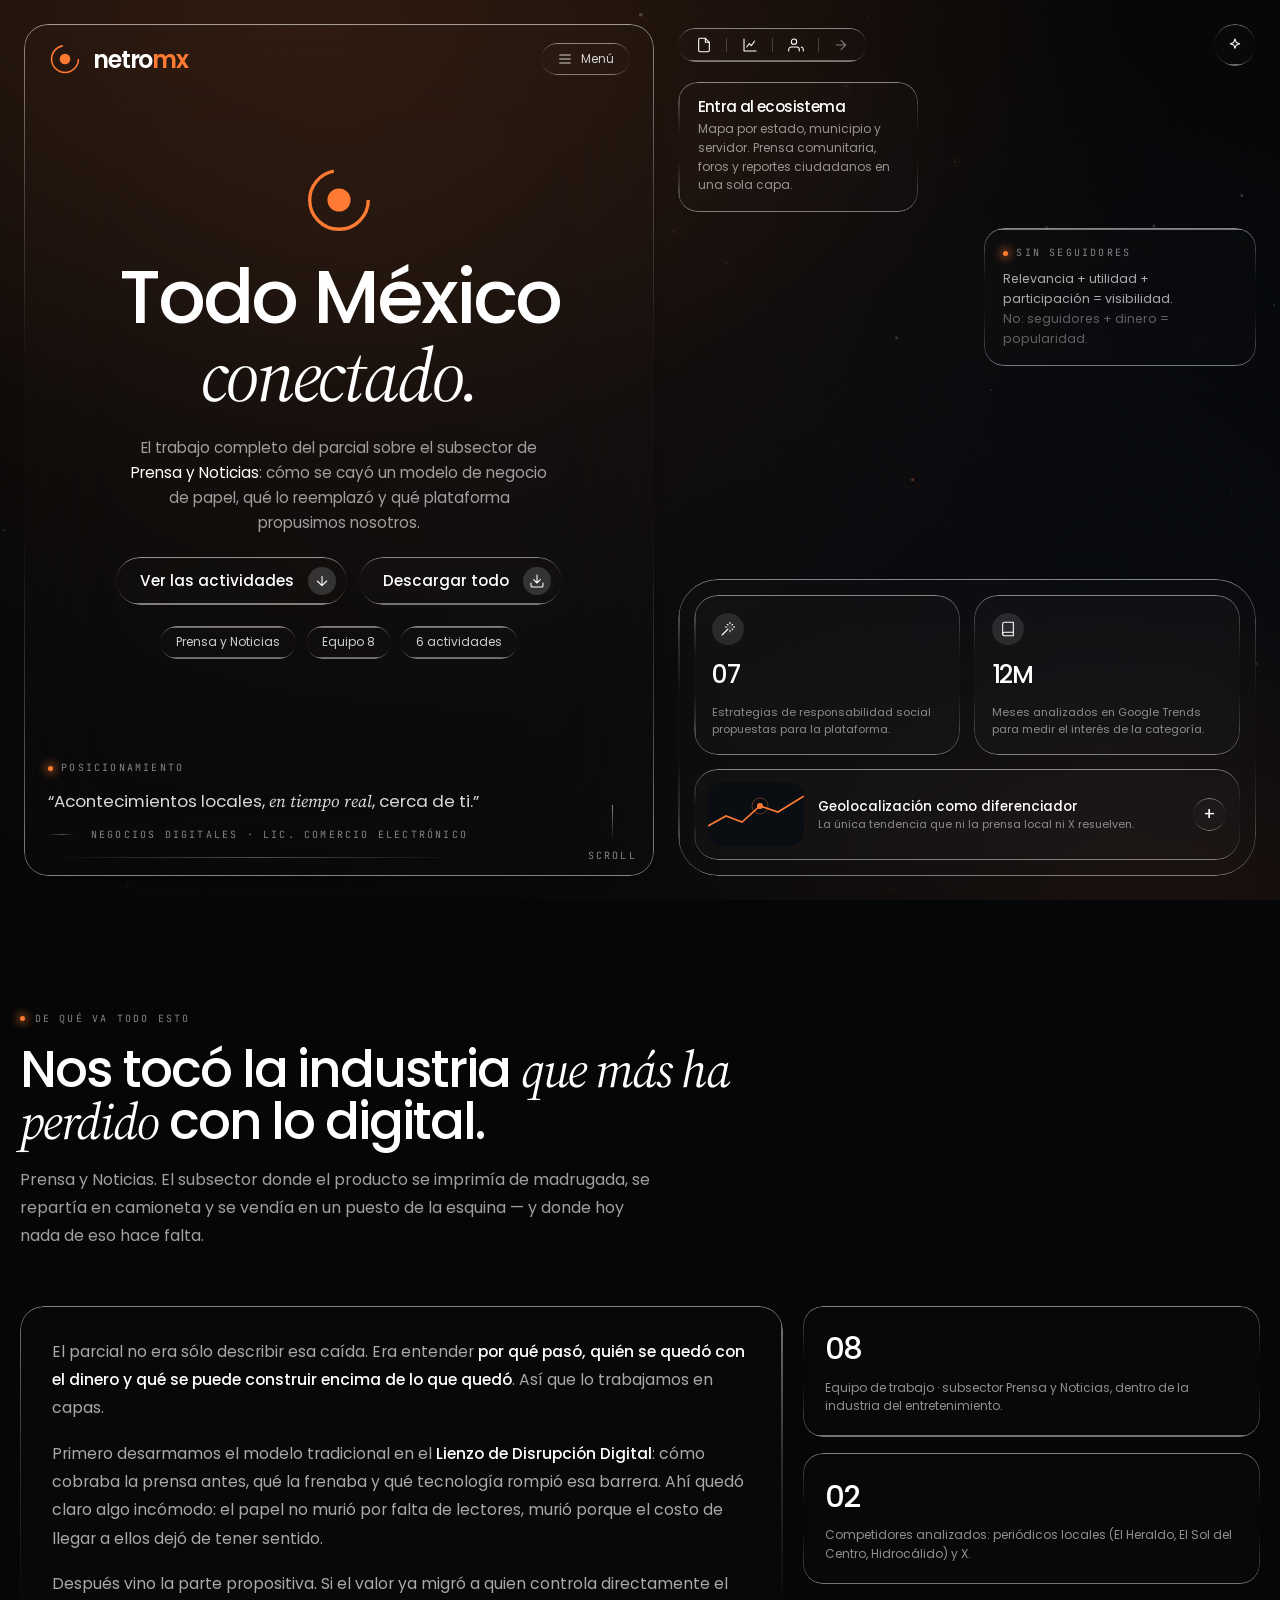
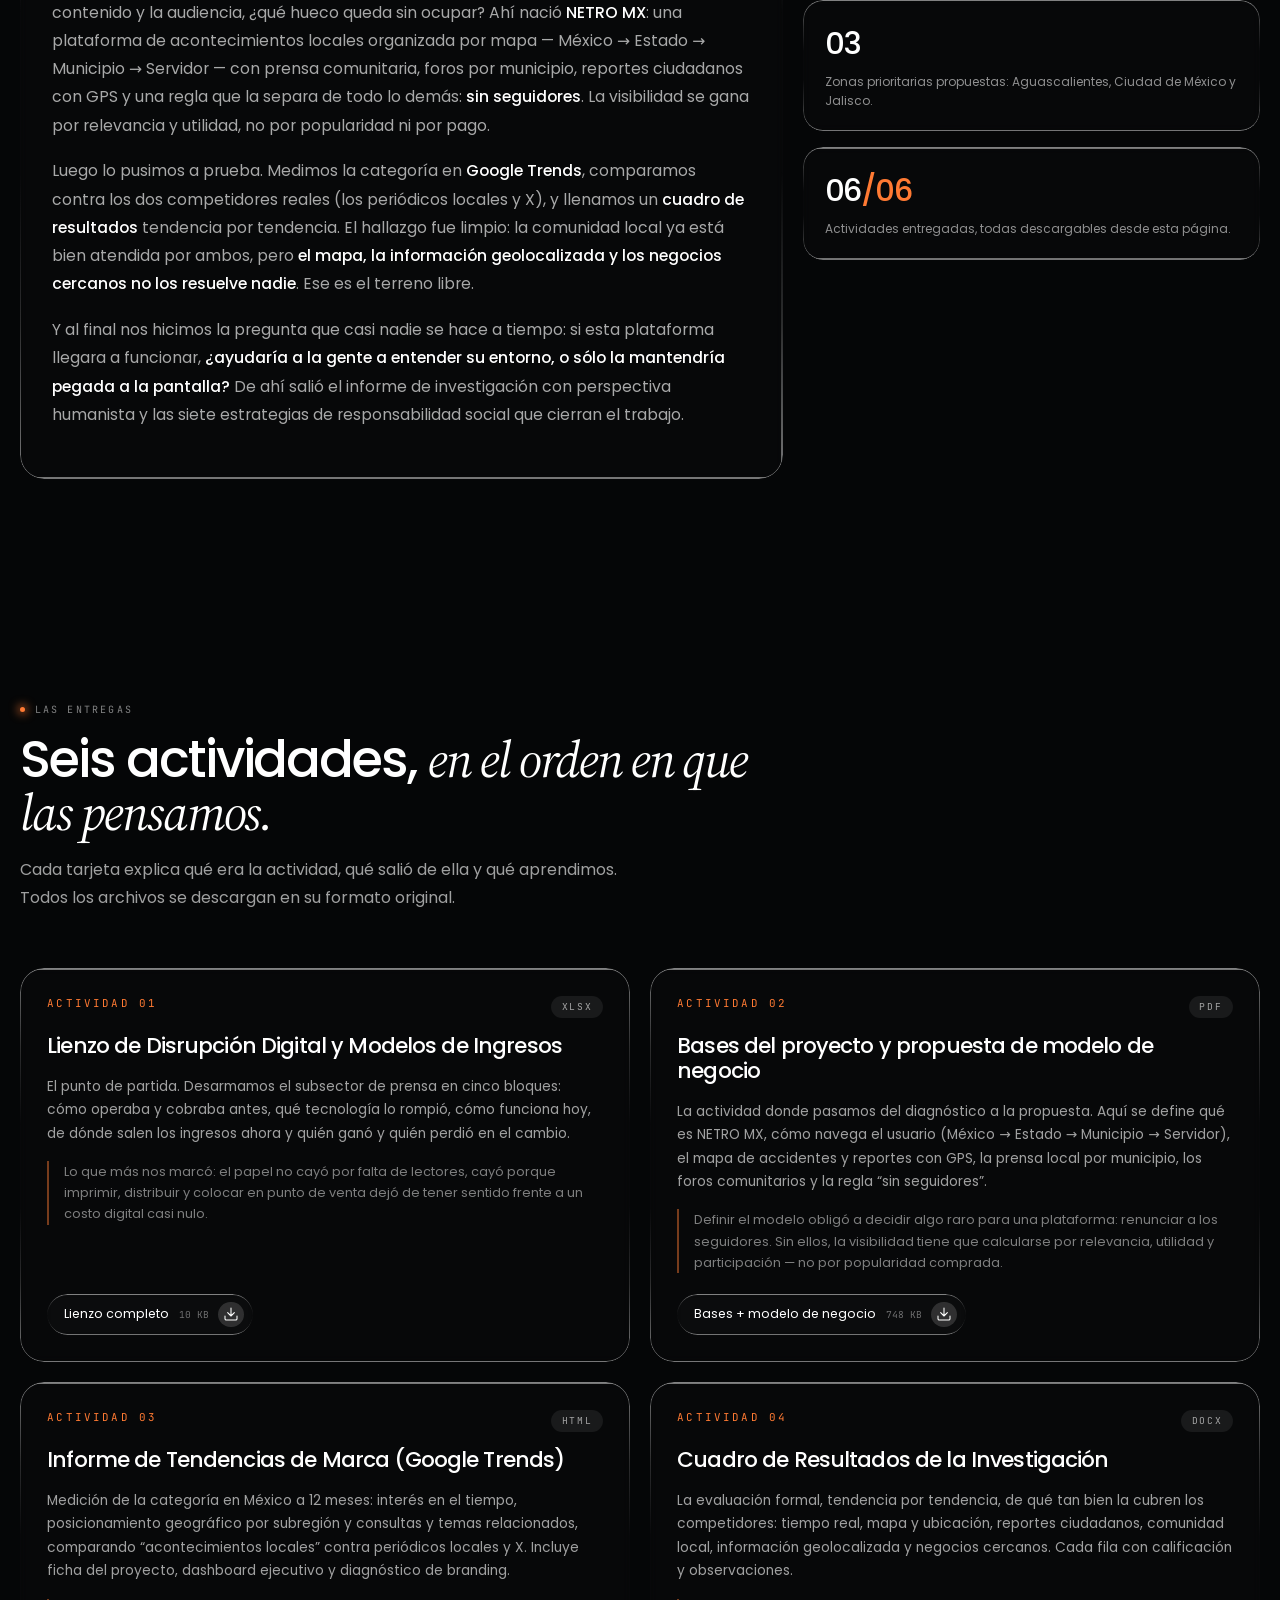
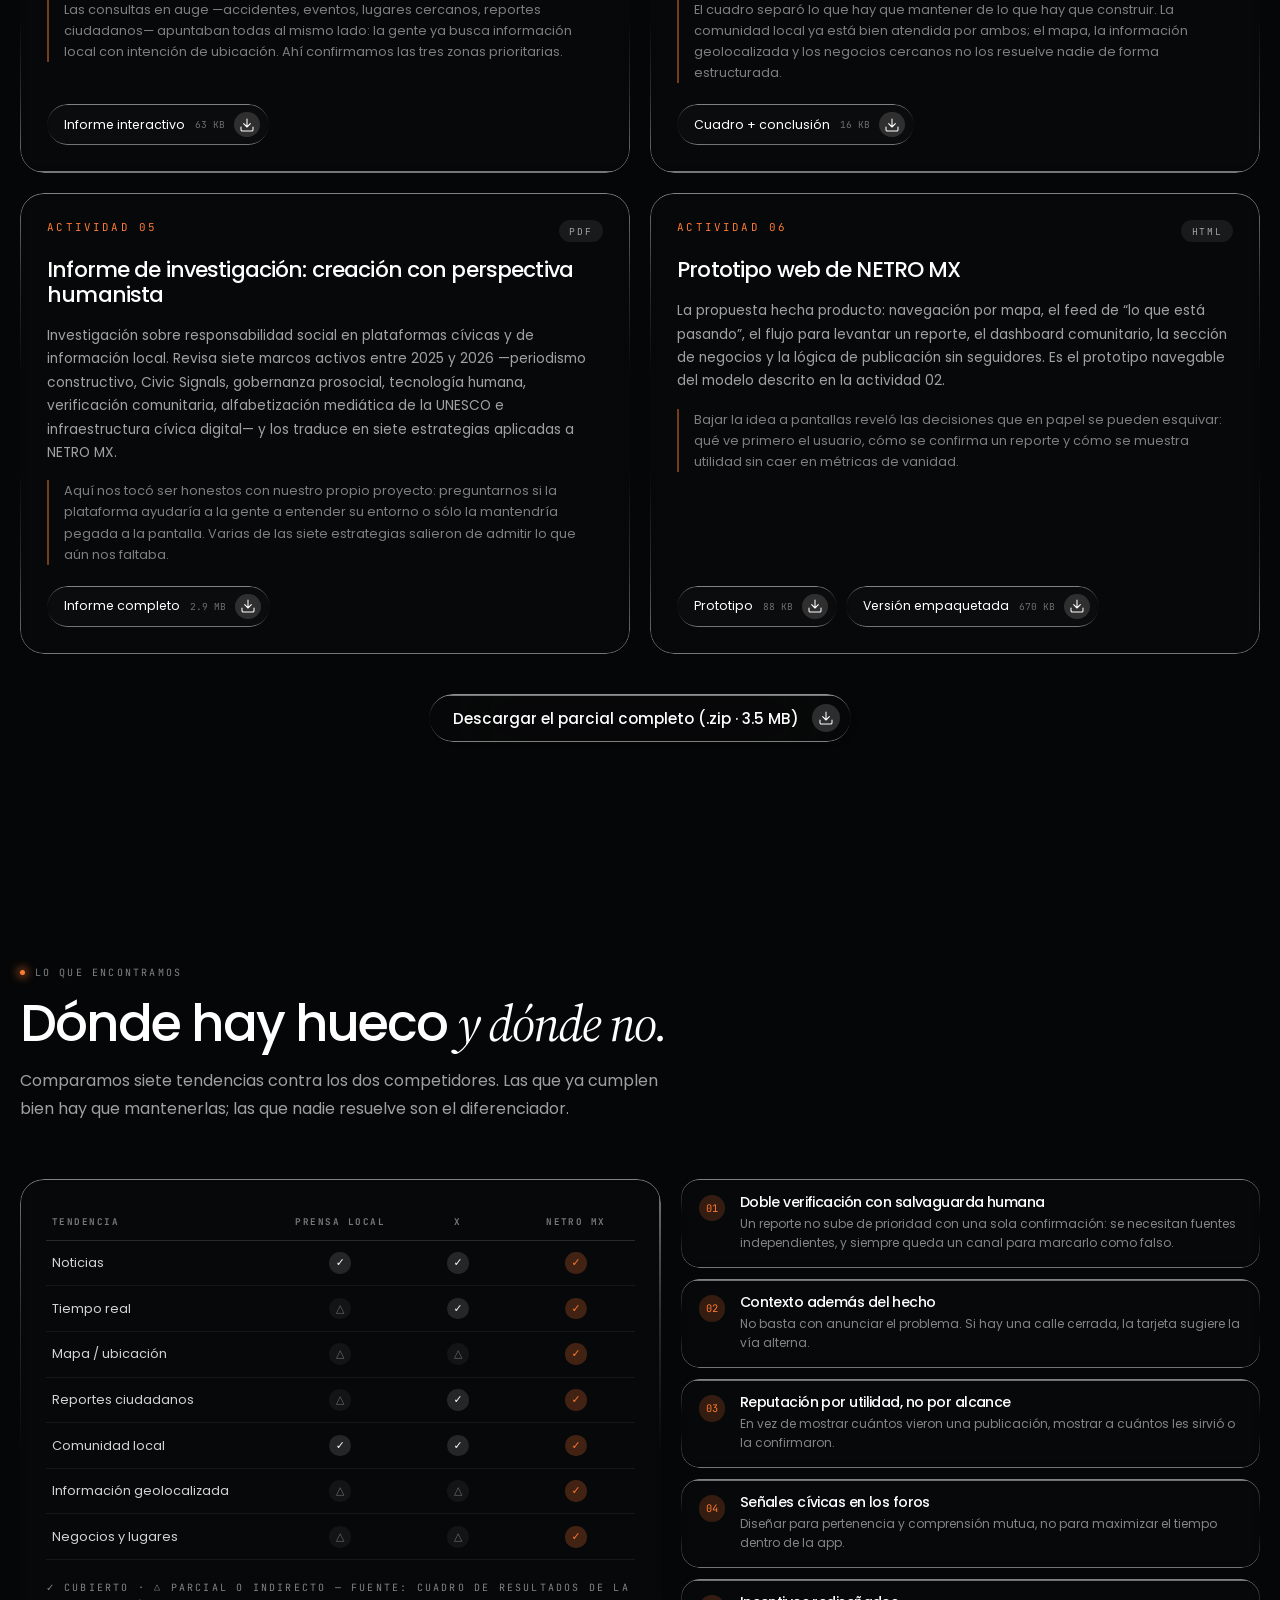
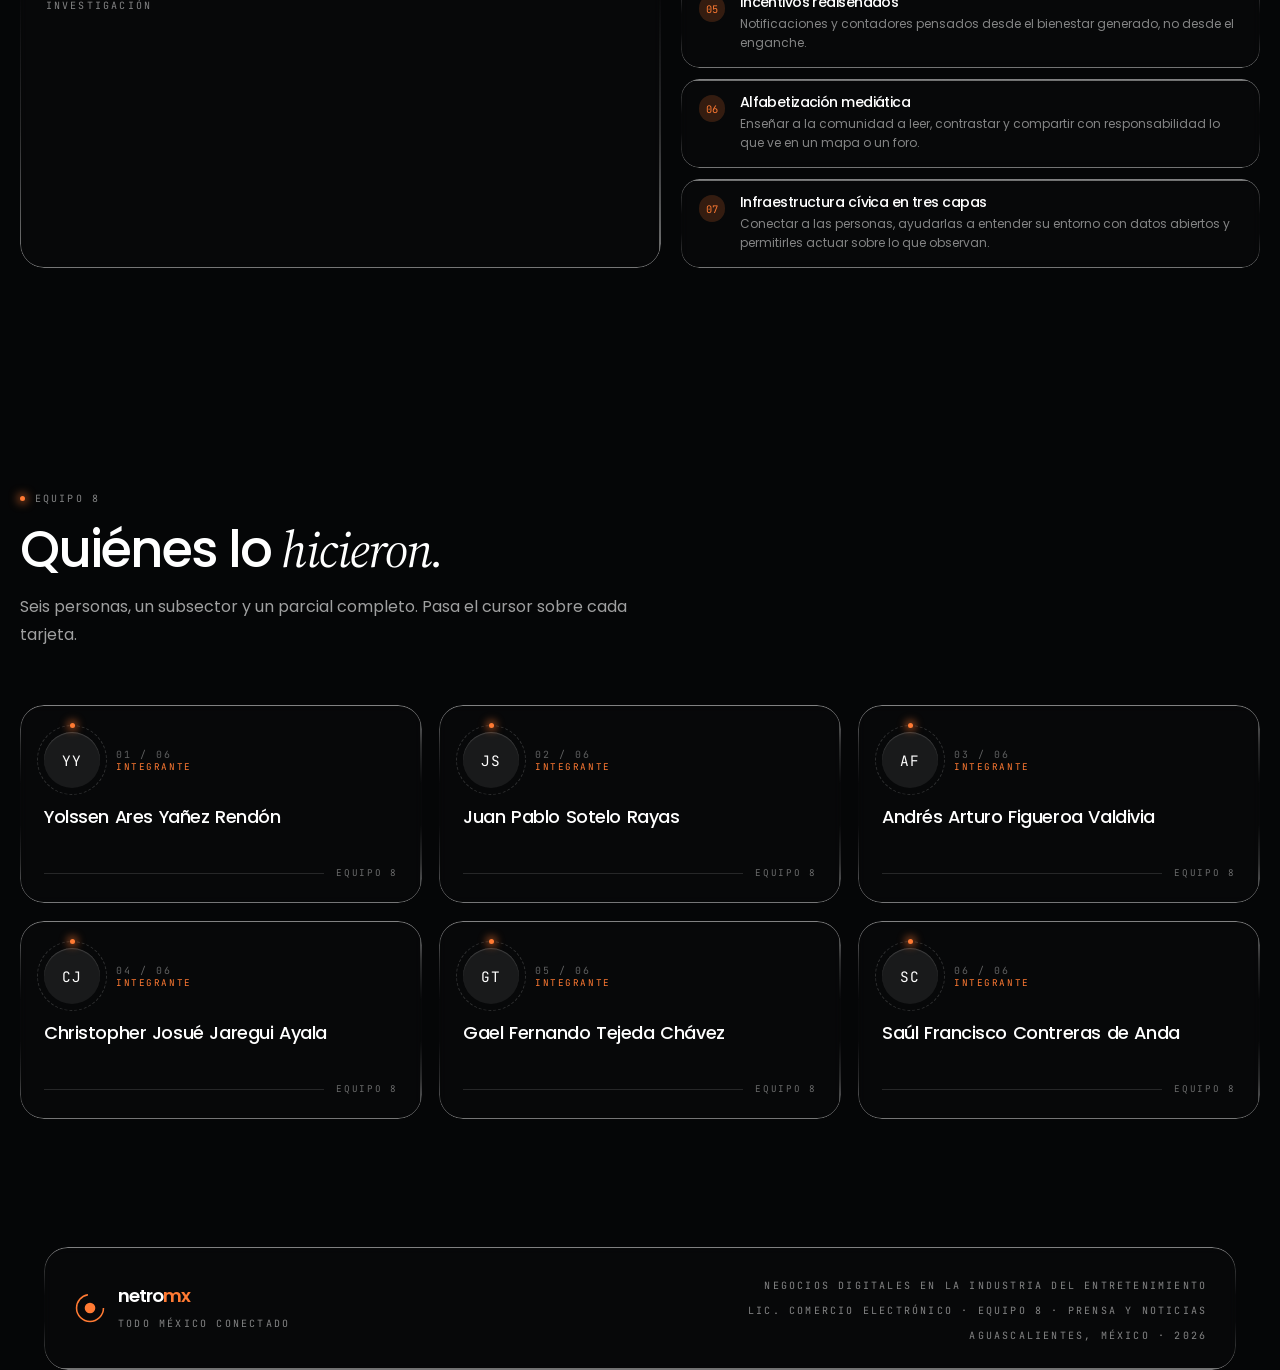
==== commit 8c7ace6e: "Add initial index.html for NETRO MX portfolio This commit adds the initial version of the index.html" ====
--- a/index.html
+++ b/index.html
@@ -63,7 +63,7 @@
             Ver las actividades
             <span class="circle"><svg class="ico" viewBox="0 0 24 24"><path d="M12 5v14M19 12l-7 7-7-7"/></svg></span>
           </a>
-          <a href="archivos/netro-mx-parcial-equipo8-completo.zip" download class="cta glass r-full hoverable">
+          <a href="netro-mx-parcial-equipo8-completo.zip" download class="cta glass r-full hoverable">
             Descargar todo
             <span class="circle"><svg class="ico" viewBox="0 0 24 24"><path d="M21 15v4a2 2 0 0 1-2 2H5a2 2 0 0 1-2-2v-4M7 10l5 5 5-5M12 15V3"/></svg></span>
           </a>
@@ -186,7 +186,7 @@
   <div class="acts" id="acts-grid"></div>
 
   <div class="downloadall reveal">
-    <a href="archivos/netro-mx-parcial-equipo8-completo.zip" download class="cta glass-strong r-full hoverable">
+    <a href="netro-mx-parcial-equipo8-completo.zip" download class="cta glass-strong r-full hoverable">
       Descargar el parcial completo (.zip · 3.5&nbsp;MB)
       <span class="circle"><svg class="ico" viewBox="0 0 24 24"><path d="M21 15v4a2 2 0 0 1-2 2H5a2 2 0 0 1-2-2v-4M7 10l5 5 5-5M12 15V3"/></svg></span>
     </a>
